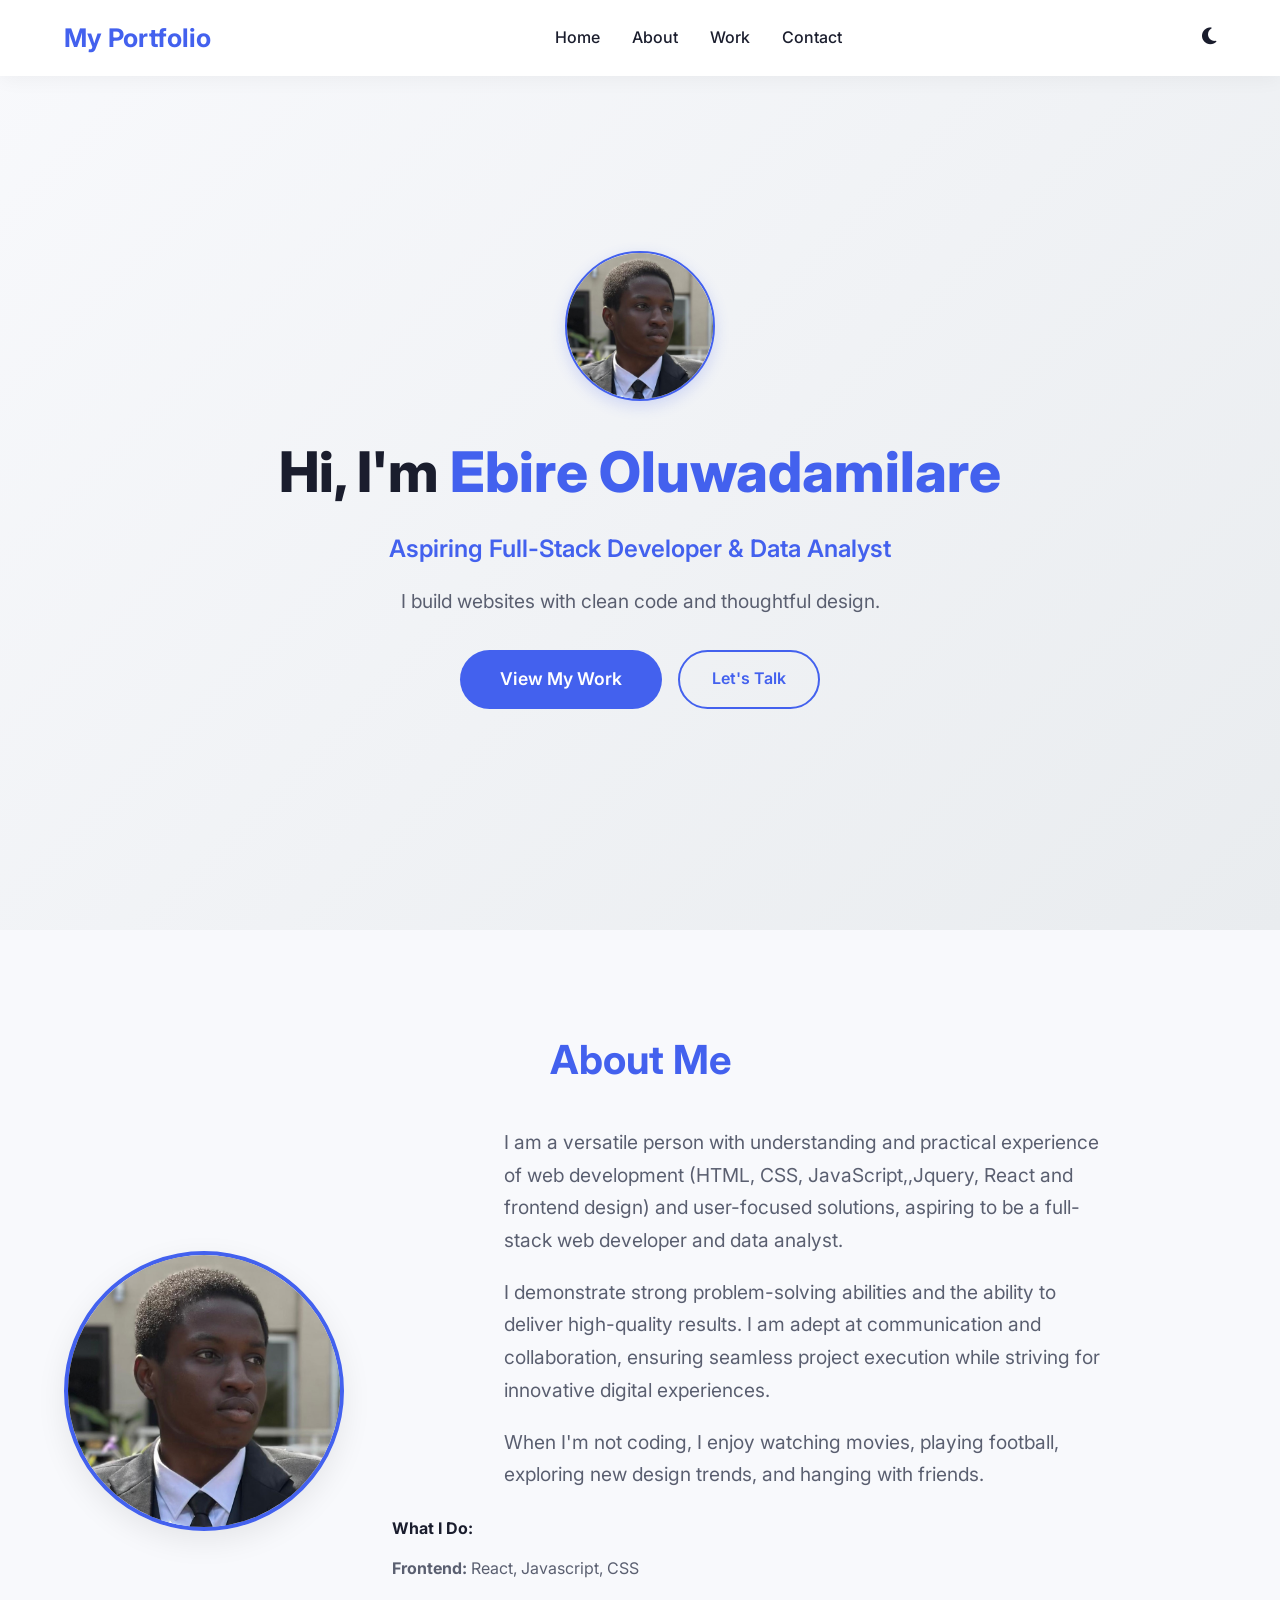
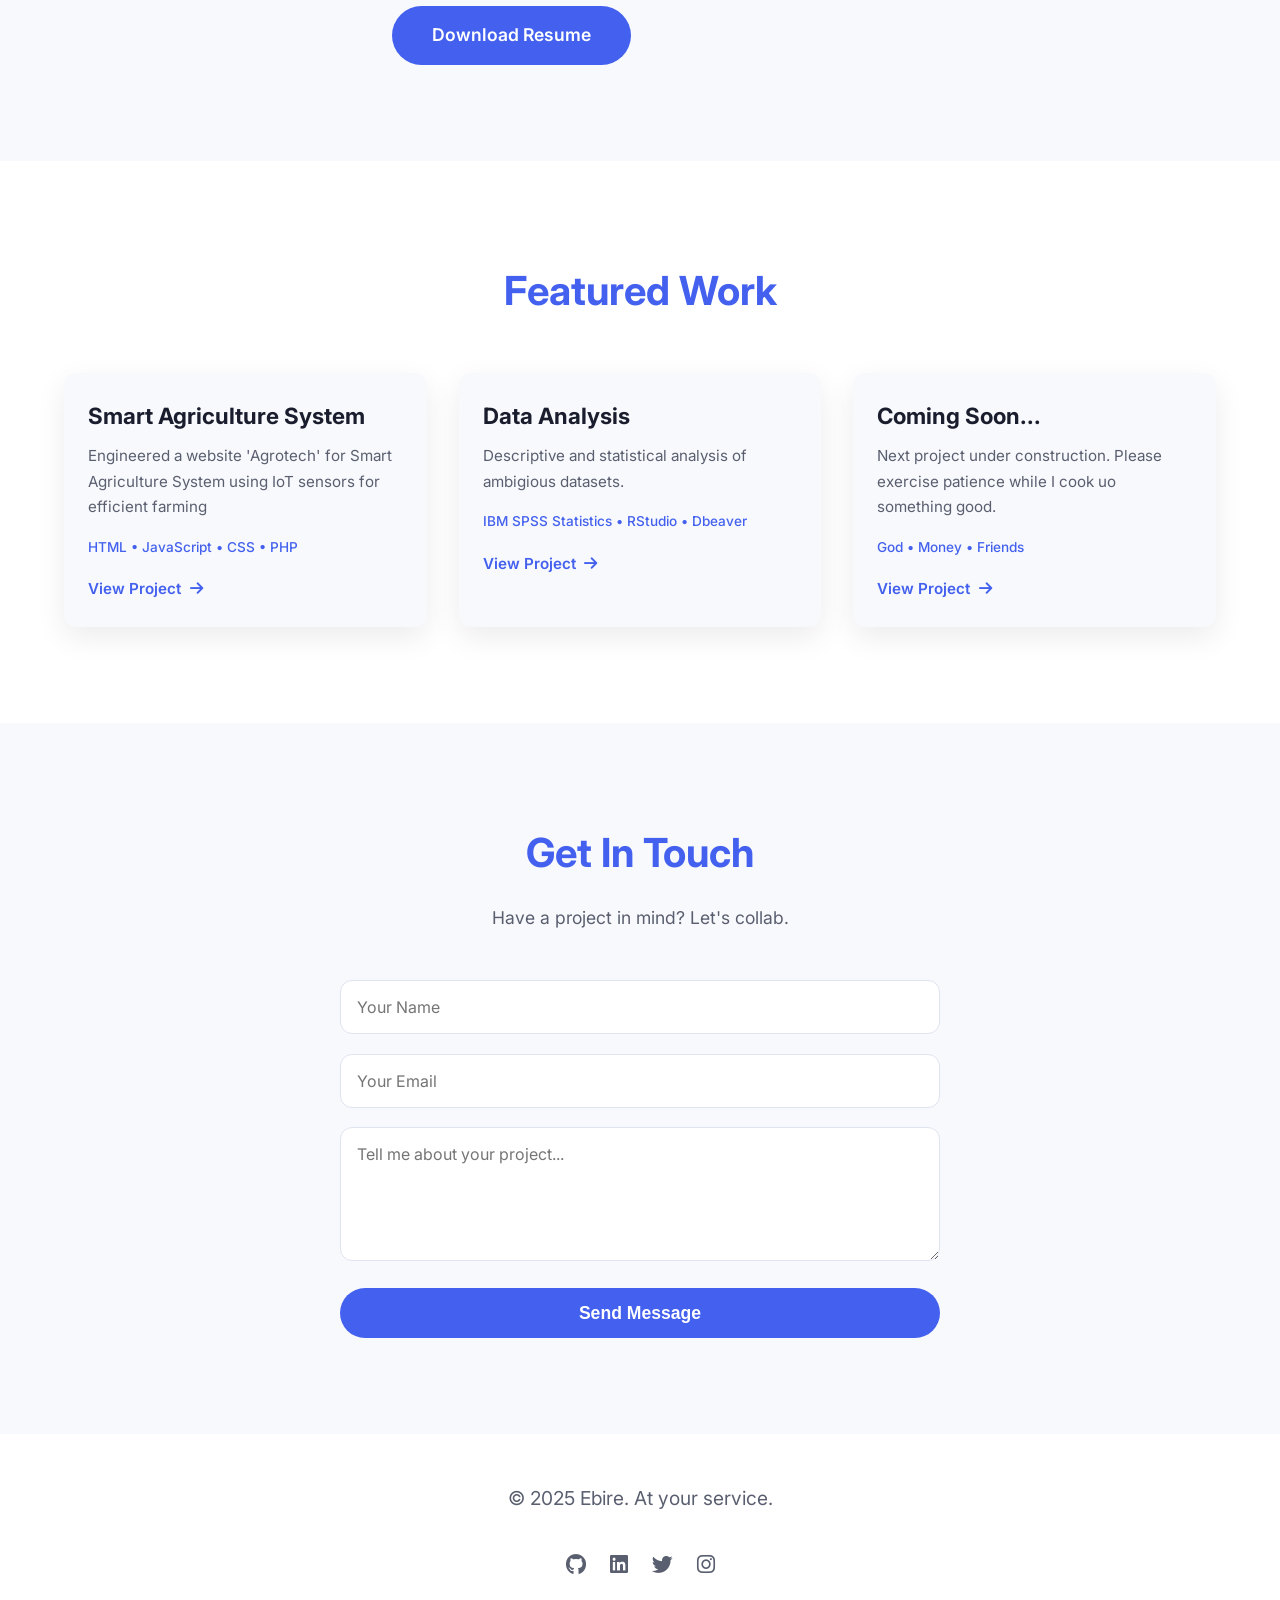
==== index.html @ a15b56ac "Add files via upload" ====
<!DOCTYPE html>
<html lang="en">

<head>
    <meta charset="UTF-8" />
    <meta name="viewport" content="width=device-width, initial-scale=1.0" />
    <title>Portfolio</title>
    <link rel="stylesheet" href="style.css" />
    <link href="https://fonts.googleapis.com/css2?family=Inter:wght@300;400;500;600;700&display=swap" rel="stylesheet">
    <link rel="stylesheet" href="https://cdnjs.cloudflare.com/ajax/libs/font-awesome/6.4.0/css/all.min.css" />
    <link rel="icon" href="favicon.svg" type="image/svg+xml">
    <link rel="alternate icon" href="favicon.ico" type="image/x-icon">
    <link rel="apple-touch-icon" sizes="57x57" href="/apple-icon-57x57.png">
    <link rel="apple-touch-icon" sizes="60x60" href="/apple-icon-60x60.png">
    <link rel="apple-touch-icon" sizes="72x72" href="/apple-icon-72x72.png">
    <link rel="apple-touch-icon" sizes="76x76" href="/apple-icon-76x76.png">
    <link rel="apple-touch-icon" sizes="114x114" href="/apple-icon-114x114.png">
    <link rel="apple-touch-icon" sizes="120x120" href="/apple-icon-120x120.png">
    <link rel="apple-touch-icon" sizes="144x144" href="/apple-icon-144x144.png">
    <link rel="apple-touch-icon" sizes="152x152" href="/apple-icon-152x152.png">
    <link rel="apple-touch-icon" sizes="180x180" href="/apple-icon-180x180.png">
    <link rel="icon" type="image/png" sizes="192x192" href="/android-icon-192x192.png">
    <link rel="icon" type="image/png" sizes="32x32" href="/favicon-32x32.png">
    <link rel="icon" type="image/png" sizes="96x96" href="/favicon-96x96.png">
    <link rel="icon" type="image/png" sizes="16x16" href="/favicon-16x16.png">
    <link rel="manifest" href="/manifest.json">
    <meta name="msapplication-TileColor" content="#ffffff">
    <meta name="msapplication-TileImage" content="/ms-icon-144x144.png">
    <meta name="theme-color" content="#ffffff">
</head>

<body>
    <!-- Navigation -->
    <nav id="navbar">
        <div class="nav-container">
            <a href="#" class="logo">My Portfolio</a>
            <ul class="nav-links">
                <li><a href="#home">Home</a></li>
                <li><a href="#about">About</a></li>
                <li><a href="#projects">Work</a></li>
                <li><a href="#contact">Contact</a></li>
            </ul>
            <div class="tog-bug">
                <button id="theme-toggle" aria-label="Toggle dark mode">
                <i class="fas fa-moon"></i>
            </button>
            <div class="burger">
                <span></span>
                <span></span>
                <span></span>
            </div>
            </div>
        </div>
    </nav>

    <!-- Hero Section -->
    <!-- Hero Section -->
    <section id="home" class="hero">
        <div class="hero-content">
            <!-- Circular Profile Image -->
            <div class="profile-image-container">
                <img src="Oluwadamilare.jpg" alt="Your Name" class="profile-image" />
            </div>
            <!-- Text Content -->
            <h1>Hi, I'm <span>Ebire Oluwadamilare</span></h1>
            <p class="subtitle">Aspiring Full-Stack Developer & Data Analyst</p>
            <p class="description">
                I build websites with clean code and thoughtful design.
            </p>
            <div class="cta-buttons">
                <a href="#projects" class="btn primary">View My Work</a>
                <a href="#contact" class="btn secondary">Let's Talk</a>
            </div>
        </div>
    </section>

    <!-- About Section -->
    <section id="about" class="about">
        <div class="container">
            <h2 class="section-title">About Me</h2>
            <div class="about-content">
                <div class="about-img">
                    <img src="Oluwadamilare.jpg" alt="Your Name" />
                </div>
                <div class="about-text">
                    <p>
                        I am a versatile person with understanding and practical experience of web
                        development (HTML, CSS, JavaScript,,Jquery, React and frontend design) and user-focused
                        solutions, aspiring to be a full-stack web developer and data analyst.</p>
                    <p>I demonstrate strong problem-solving abilities and the ability to deliver high-quality results. I
                        am adept at communication and collaboration, ensuring seamless project execution while striving
                        for innovative digital experiences.</p>
                    <p>
                        When I'm not coding, I enjoy watching movies, playing football, exploring new design trends, and
                        hanging with friends.
                    </p>
                    <div class="skills">
                        <h4>What I Do:</h4>
                        <ul>
                            <li><strong>Frontend:</strong> React, Javascript, CSS</li>
                            <!-- <li><strong>Backend:</strong> Node.js, Express, Firebase</li>
                            <li><strong>Design:</strong> Figma, Adobe XD, Responsive UI</li> -->
                        </ul>
                    </div>
                    <a href="Curriculum Vitae (3).pdf" class="btn primary" target="_blank">Download Resume</a>
                </div>
            </div>
        </div>
    </section>

    <!-- Projects Section -->
    <section id="projects" class="projects">
        <div class="container">
            <h2 class="section-title">Featured Work</h2>
            <div class="projects-grid">
                <div class="project-card">
                    <div class="project-info">
                        <h3>Smart Agriculture System</h3>
                        <p>
                            Engineered a website 'Agrotech' for Smart Agriculture System using IoT sensors for efficient
                            farming
                        </p>
                        <div class="tech">HTML • JavaScript • CSS • PHP</div>
                        <a href="project.html" class="view-project">
                            View Project <i class="fas fa-arrow-right"></i>
                        </a>
                    </div>
                </div>

                <div class="project-card">
                    <div class="project-info">
                        <h3>Data Analysis</h3>
                        <p>
                            Descriptive and statistical analysis of ambigious datasets.
                        </p>
                        <div class="tech">IBM SPSS Statistics • RStudio • Dbeaver</div>
                        <a href="daproject.html" class="view-project">
                            View Project <i class="fas fa-arrow-right"></i>
                        </a>
                    </div>
                </div>

                <div class="project-card">
                    <div class="project-info">
                        <h3>Coming Soon...</h3>
                        <p>
                            Next project under construction. Please exercise patience while I cook uo something good.
                        </p>
                        <div class="tech">God • Money • Friends</div>
                        <a href="#" target="_blank" class="view-project">
                            View Project <i class="fas fa-arrow-right"></i>
                        </a>
                    </div>
                </div>
            </div>
        </div>
    </section>

    <!-- Contact Section -->
    <!-- Contact Section -->
    <section id="contact" class="contact">
        <div class="container">
            <h2 class="section-title">Get In Touch</h2>
            <p class="section-subtitle">
                Have a project in mind? Let's collab.
            </p>

            <!-- Contact Form -->
            <form id="contact-form" class="contact-form">
                <div class="form-group">
                    <input type="text" name="name" placeholder="Your Name" required />
                </div>
                <div class="form-group">
                    <input type="email" name="email" placeholder="Your Email" required />
                </div>
                <div class="form-group">
                    <textarea name="message" rows="5" placeholder="Tell me about your project..." required></textarea>
                </div>
                <button type="submit" class="btn primary large">Send Message</button>
            </form>

            <!-- Dedicated message container (won't be removed) -->
            <div id="form-message"></div>
        </div>
    </section>

    <!-- Footer -->
    <footer>
        <div class="container">
            <p>&copy; 2025 Ebire. At your service.</p>
            <div class="social-links">
                <a href="https://github.com/debire" aria-label="GitHub"><i class="fab fa-github"></i></a>
                <a href="https://www.linkedin.com/in/oluwadamilareebire" aria-label="LinkedIn"><i
                        class="fab fa-linkedin"></i></a>
                <a href="https://x.com/d_ebire" aria-label="Twitter"><i class="fab fa-twitter"></i></a>
                <a href="https://www.instagram.com/_debiree/" aria-label="Instagram"><i
                        class="fab fa-instagram"></i></a>
            </div>
        </div>
    </footer>

    <script src="script.js"></script>
</body>

</html>
---- style.css ----
/* Reset & Base */
* {
    margin: 0;
    padding: 0;
    box-sizing: border-box;
}

/* Profile Image Styling */
.profile-image-container {
    width: 150px;
    height: 150px;
    border-radius: 50%;
    overflow: hidden;
    margin: 0 auto 1.5rem auto;
    border: 2px solid var(--accent);
    box-shadow: 0 5px 15px rgba(67, 97, 238, 0.2);
    background: var(--bg-secondary);
}

.profile-image {
    width: 100%;
    height: 100%;
    object-fit: cover;
    display: block;
}



:root {
    --bg-primary: #f8f9fc;
    --bg-secondary: #ffffff;
    --text-primary: #1a1d2d;
    --text-secondary: #5a5f70;
    --accent: #4361ee;
    --accent-hover: #3a56d4;
    --border: #e0e3f0;
    --shadow: 0 10px 30px rgba(0, 0, 0, 0.08);
    --radius: 12px;
    --transition: all 0.3s ease;
    --hero-gradient-light: linear-gradient(135deg, #f8f9fc 0%, #e9ecef 100%);
    --hero-gradient-dark: linear-gradient(135deg, #1a1a2e 0%, #16213e 100%);
}

/* Dark Mode */
.dark-mode {
    --bg-primary: #121212;
    --bg-secondary: #1e1e1e;
    --text-primary: #e0e0e0;
    --text-secondary: #aaaaaa;
    --border: #333;
    --shadow: 0 10px 30px rgba(0, 0, 0, 0.2);
    --hero-gradient-dark: linear-gradient(135deg, #121220 0%, #1a1a35 100%);
}

body {
    padding-top: 30px;
    min-height: 100vh;
    font-family: 'Inter', system-ui, -apple-system, sans-serif;
    background-color: var(--bg-primary);
    color: var(--text-primary);
    line-height: 1.7;
    transition: var(--transition);
}

.container {
    max-width: 1200px;
    margin: 0 auto;
    padding: 0 1.5rem;
}

.section-title {
    font-size: 2.5rem;
    font-weight: 700;
    text-align: center;
    margin-bottom: 1rem;
    color: var(--accent);
}

.section-subtitle {
    text-align: center;
    max-width: 600px;
    margin: 0 auto 3rem;
    color: var(--text-secondary);
    font-size: 1.1rem;
}

/* Navbar */
#navbar {
    position: fixed;
    top: 0;
    width: 100%;
    background: var(--bg-secondary);
    backdrop-filter: blur(10px);
    -webkit-backdrop-filter: blur(10px);
    box-shadow: 0 2px 20px rgba(0, 0, 0, 0.05);
    z-index: 1000;
    transition: var(--transition);
}

.nav-container {
    max-width: 1200px;
    margin: 0 auto;
    padding: 1rem 1.5rem;
    display: flex;
    justify-content: space-between;
    align-items: center;
}

.logo {
    font-size: 1.6rem;
    font-weight: 700;
    color: var(--accent);
    text-decoration: none;
}

.nav-links {
  display: flex;
  list-style: none;
  margin: 0;
  padding: 0;
  gap: 2rem;
}

.nav-links.active {
    display: flex;
}

.nav-links a {
  text-decoration: none;
  color: var(--text-primary);
  font-weight: 500;
  font-size: 1rem;
  transition: color 0.3s ease;
}

.nav-links a:hover {
  color: var(--accent);
}

#theme-toggle {
    background: none;
    border: none;
    color: var(--text-primary);
    font-size: 1.2rem;
    cursor: pointer;
    margin-left: 1rem;
}

.burger {
    display: none;
    flex-direction: column;
    cursor: pointer;
    z-index: 1001;
    width: 22px;
    /* Reduced width */
}

.burger span {
    width: 100%;
    height: 3px;
    background: var(--text-primary);
    /* Uses current theme's text color */
    margin: 4px 0;
    border-radius: 3px;
    transition: all 0.3s ease;
    /* Smooth animation for color & transform */
}

/* Hero Section */
.hero {
    height: 100vh;
    display: flex;
    align-items: center;
    justify-content: center;
    text-align: center;
    padding: 0 1rem;
    box-sizing: border-box;

    /* Dynamic background */
    background: var(--hero-gradient-light);
    color: var(--text-primary);
    transition: background 0.5s ease;
    /* Smooth transition */
}

.dark-mode .hero {
    background: var(--hero-gradient-dark);
    --hero-gradient-dark: linear-gradient(135deg, #120029 0%, #2a1045 100%);
}

.hero-content {
    max-width: 800px;
}

.hero-content h1 {
    font-size: 3.5rem;
    margin-bottom: 0.5rem;
    font-weight: 800;
}

.hero-content h1 span {
    color: var(--accent);
    position: relative;
}

.hero-content .subtitle {
    font-size: 1.5rem;
    color: var(--accent);
    margin-bottom: 1rem;
    font-weight: 600;
}

.hero-content .description {
    font-size: 1.2rem;
    color: var(--text-secondary);
    margin-bottom: 2rem;
    max-width: 600px;
    margin-left: auto;
    margin-right: auto;
}

.cta-buttons {
    display: flex;
    gap: 1rem;
    justify-content: center;
    flex-wrap: wrap;
}

/* Buttons */
.btn {
    padding: 0.8rem 2rem;
    border-radius: 50px;
    font-weight: 600;
    text-decoration: none;
    transition: var(--transition);
    display: inline-block;
    border: none;
    cursor: pointer;
    font-size: 1rem;
}

.btn.primary {
    background: var(--accent);
    color: white;
}

.btn.primary:hover {
    background: var(--accent-hover);
    transform: translateY(-3px);
    box-shadow: var(--shadow);
}

.btn.secondary {
    background: transparent;
    color: var(--accent);
    border: 2px solid var(--accent);
}

.btn.secondary:hover {
    background: rgba(67, 97, 238, 0.1);
}

.btn.large {
    padding: 1rem 2.5rem;
    font-size: 1.1rem;
}

/* About Section */
.about {
    padding: 6rem 0;
}

.about-content {
    display: flex;
    flex-wrap: wrap;
    gap: 3rem;
    align-items: center;
    margin-top: 2rem;
}

.about-img img {
    width: 280px;
    height: 280px;
    border-radius: 50%;
    object-fit: cover;
    border: 4px solid var(--accent);
    box-shadow: var(--shadow);
}

.about-text {
    flex: 1;
    min-width: 300px;
}

.about-text p {
    margin-bottom: 1.2rem;
    color: var(--text-secondary);
}

.skills {
    margin: 1.5rem 0;
}

.skills h4 {
    margin-bottom: 0.8rem;
    color: var(--text-primary);
}

.skills ul {
    list-style: none;
}

.skills li {
    margin-bottom: 0.5rem;
    color: var(--text-secondary);
}

/* Projects Section */
.projects {
    padding: 6rem 0;
    background: var(--bg-secondary);
}

.projects-grid {
    display: grid;
    grid-template-columns: repeat(auto-fit, minmax(320px, 1fr));
    gap: 2rem;
    margin-top: 3rem;
}

.project-card {
    background: var(--bg-primary);
    border-radius: var(--radius);
    overflow: hidden;
    box-shadow: var(--shadow);
    transition: var(--transition);
}

.project-card:hover {
    transform: translateY(-10px);
    box-shadow: 0 20px 40px rgba(0, 0, 0, 0.12);
}

.project-img img {
    width: 100%;
    height: 200px;
    object-fit: cover;
}

.project-info {
    padding: 1.5rem;
}

.project-info h3 {
    font-size: 1.4rem;
    margin-bottom: 0.5rem;
    color: var(--text-primary);
}

.project-info p {
    color: var(--text-secondary);
    margin-bottom: 1rem;
    font-size: 0.95rem;
}

.tech {
    font-size: 0.85rem;
    color: var(--accent);
    font-weight: 500;
    margin-bottom: 1rem;
    display: block;
}

.view-project {
    color: var(--accent);
    text-decoration: none;
    font-weight: 600;
    font-size: 0.95rem;
}

.view-project i {
    margin-left: 0.3rem;
    transition: var(--transition);
}

.view-project:hover i {
    transform: translateX(3px);
}

/* Contact Section */
.contact {
    padding: 6rem 0;
}

.contact-form {
    max-width: 600px;
    margin: 0 auto;
    display: flex;
    flex-direction: column;
    gap: 1.2rem;
}

.form-group input,
.form-group textarea {
    width: 100%;
    padding: 1rem;
    border: 1px solid var(--border);
    border-radius: var(--radius);
    background: var(--bg-secondary);
    color: var(--text-primary);
    font-family: inherit;
    font-size: 1rem;
    transition: var(--transition);
}

.form-group input:focus,
.form-group textarea:focus {
    outline: none;
    border-color: var(--accent);
    box-shadow: 0 0 0 3px rgba(67, 97, 238, 0.2);
}

/* Footer */
footer {
    text-align: center;
    padding: 3rem 1.5rem;
    background: var(--bg-secondary);
    color: var(--text-secondary);
    font-size: 0.95rem;
}

.social-links {
    margin-top: 1rem;
    display: flex;
    justify-content: center;
    gap: 1.5rem;
}

.social-links a {
    color: var(--text-secondary);
    font-size: 1.3rem;
    transition: var(--transition);
}

.social-links a:hover {
    color: var(--accent);
    transform: translateY(-2px);
}

.profile-image-container {
    opacity: 0;
    transform: translateY(20px);
    animation: fadeUp 1s ease forwards;
}

.hero-content h1,
.subtitle,
.description,
.cta-buttons {
    opacity: 0;
    transform: translateY(20px);
    animation: fadeUp 1s ease forwards;
}

.hero-content h1 {
    animation-delay: 0.2s;
}

.subtitle {
    animation-delay: 0.4s;
}

.description {
    animation-delay: 0.6s;
}

.cta-buttons {
    animation-delay: 0.8s;
}

.project-container {
    padding: 4rem 1.5rem;
    max-width: 1200px;
    margin: 0 auto;
}

.project-header {
    text-align: center;
    margin-bottom: 3rem;
}

.project-header h1 {
    font-size: 2.8rem;
    color: var(--accent);
    margin-bottom: 0.5rem;
}

.project-header p {
    color: var(--text-secondary);
    font-size: 1.1rem;
    max-width: 700px;
    margin: 0 auto;
}

.screenshots {
    display: grid;
    grid-template-columns: repeat(auto-fit, minmax(300px, 1fr));
    gap: 1.5rem;
    margin-top: 2rem;
}

.screenshot-card {
    border-radius: var(--radius);
    overflow: hidden;
    box-shadow: var(--shadow);
    transition: transform 0.3s ease;
}

.screenshot-card:hover {
    transform: translateY(-5px);
}

.screenshot-card img {
    width: 100%;
    height: auto;
    display: block;
}

.caption {
    background: var(--bg-secondary);
    color: var(--text-primary);
    padding: 0.8rem;
    font-size: 0.95rem;
    text-align: center;
    border-top: 1px solid var(--border);
}

.back-link {
    display: inline-block;
    margin: 1rem 0 2rem;
    color: var(--accent);
    text-decoration: none;
    font-weight: 500;
}

.back-link i {
    margin-right: 0.5rem;
}

.thanks-container {
    min-height: 80vh;
    display: flex;
    flex-direction: column;
    align-items: center;
    justify-content: center;
    text-align: center;
    padding: 2rem 1rem;
}

.icon {
    font-size: 5rem;
    color: var(--accent);
    margin-bottom: 1.5rem;
}

h1 {
    font-size: 2.8rem;
    margin-bottom: 1rem;
    color: var(--text-primary);
}

p {
    font-size: 1.2rem;
    color: var(--text-secondary);
    max-width: 600px;
    margin: 0 auto 2rem;
}

.btn.primary {
    font-size: 1.1rem;
    padding: 0.9rem 2.5rem;
}

#form-status {
    display: none;
    /* Initially hidden */
    text-align: center;
    margin-top: 1rem;
}


@keyframes fadeUp {
    to {
        opacity: 1;
        transform: translateY(0);
    }
}

/* Responsive */
@media (max-width: 768px) {
    .about-img{
        display: none;
    }
    .nav-links {
        display: none;
        list-style: none;
        flex-direction: column;
        background: var(--bg-secondary);
        position: absolute;
        top: 70px;
        left: 0;
        gap: 1rem;
        right: 0;
        margin: 0;
        padding: 1rem 0;
        box-shadow: 0 10px 30px rgba(0, 0, 0, 0.1);
        z-index: 1000;
    }

    .nav-links li {
        list-style: none;
        text-align: center;
    }

    .nav-links a {
        display: block;
        padding: 0.8rem 1rem;
        color: var(--text-primary);
        text-decoration: none;
        font-weight: 500;
        transition: color 0.3s;
    }

    .tog-bug{
        display: flex;
        flex-direction: row;
        align-items: center;
        justify-content: center;
        gap: 1.5rem;
    }
    .nav-links a:hover {
        color: var(--accent);
    }

    .nav-links.active {
        display: flex;
    }

    .nav-container {
        gap: 1rem;
        /* Reduce space between items */
        flex-wrap: nowrap;
    }

    .burger {
        display: flex;
        width: 22px;
    }

    .hero-content h1 {
        font-size: 2.8rem;
    }

    .section-title {
        font-size: 2.2rem;
    }

    .cta-buttons {
        flex-direction: column;
        gap: 0.8rem;
    }

    #theme-toggle {
        margin-left: 0.5rem;
        /* Was probably 1rem or more */
    }
}

/* Improve spacing on mobile */
@media (max-width: 768px) {
    .profile-image-container {
        width: 120px;
        height: 120px;
        margin-bottom: 1rem;
    }

    .hero-content h1 {
        font-size: 2.5rem;
    }

    .subtitle {
        font-size: 1.3rem;
    }
}
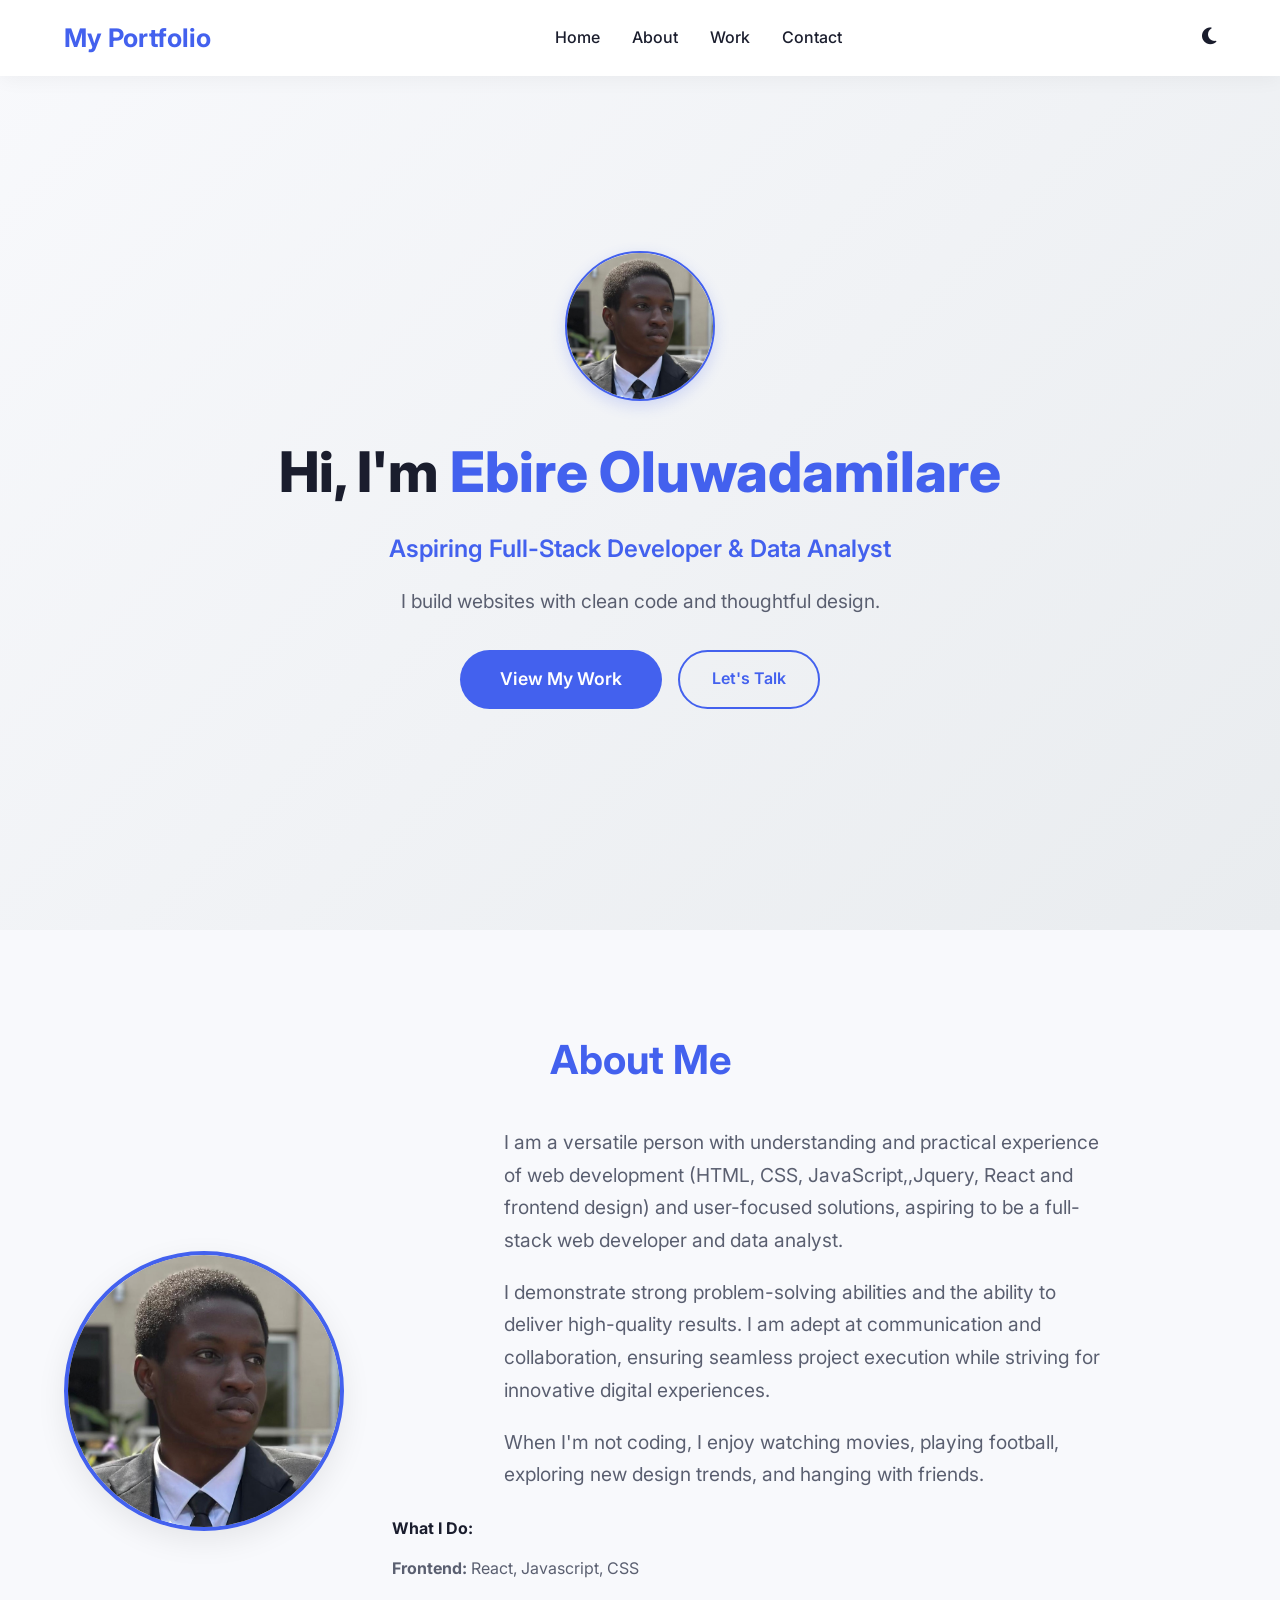
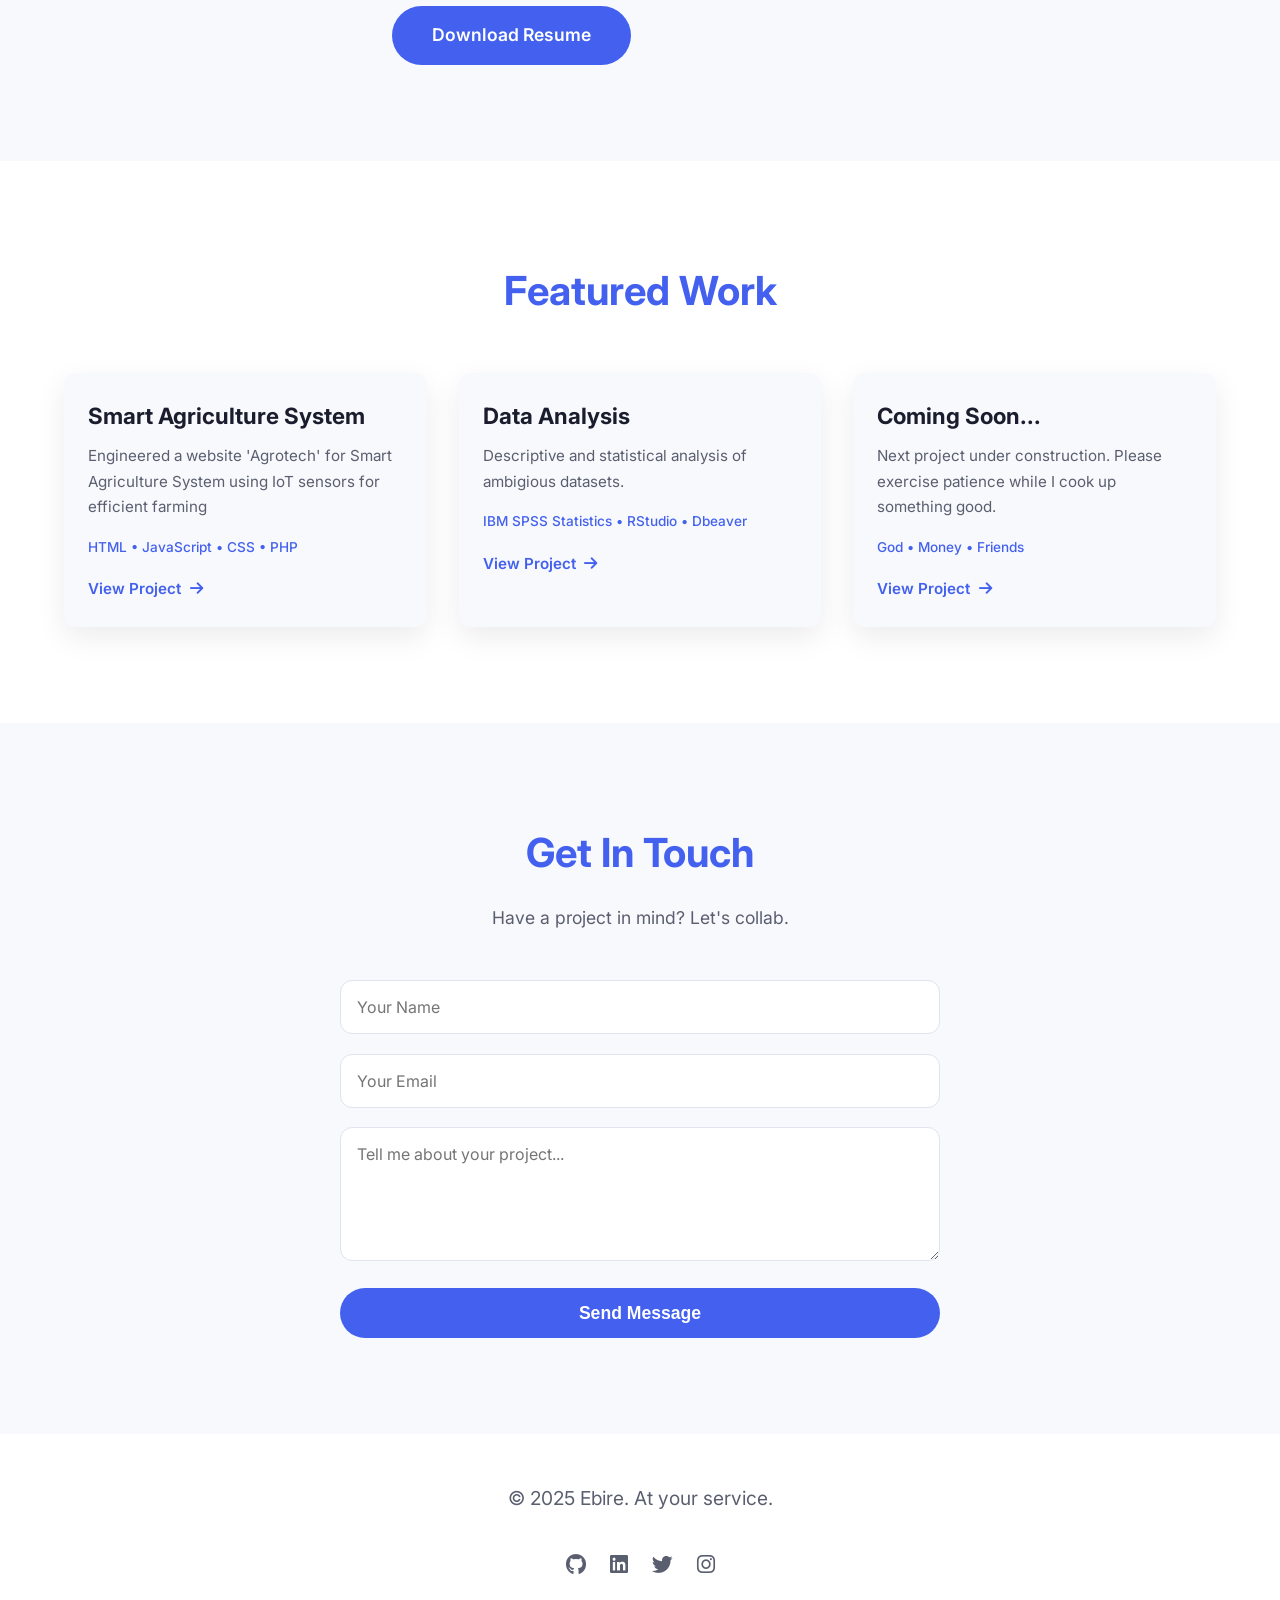
==== commit 0ec1c4f5: "Update index.html" ====
--- a/index.html
+++ b/index.html
@@ -144,7 +144,7 @@
                     <div class="project-info">
                         <h3>Coming Soon...</h3>
                         <p>
-                            Next project under construction. Please exercise patience while I cook uo something good.
+                            Next project under construction. Please exercise patience while I cook up something good.
                         </p>
                         <div class="tech">God • Money • Friends</div>
                         <a href="#" target="_blank" class="view-project">
@@ -202,4 +202,5 @@
     <script src="script.js"></script>
 </body>
 
-</html>+
+</html>
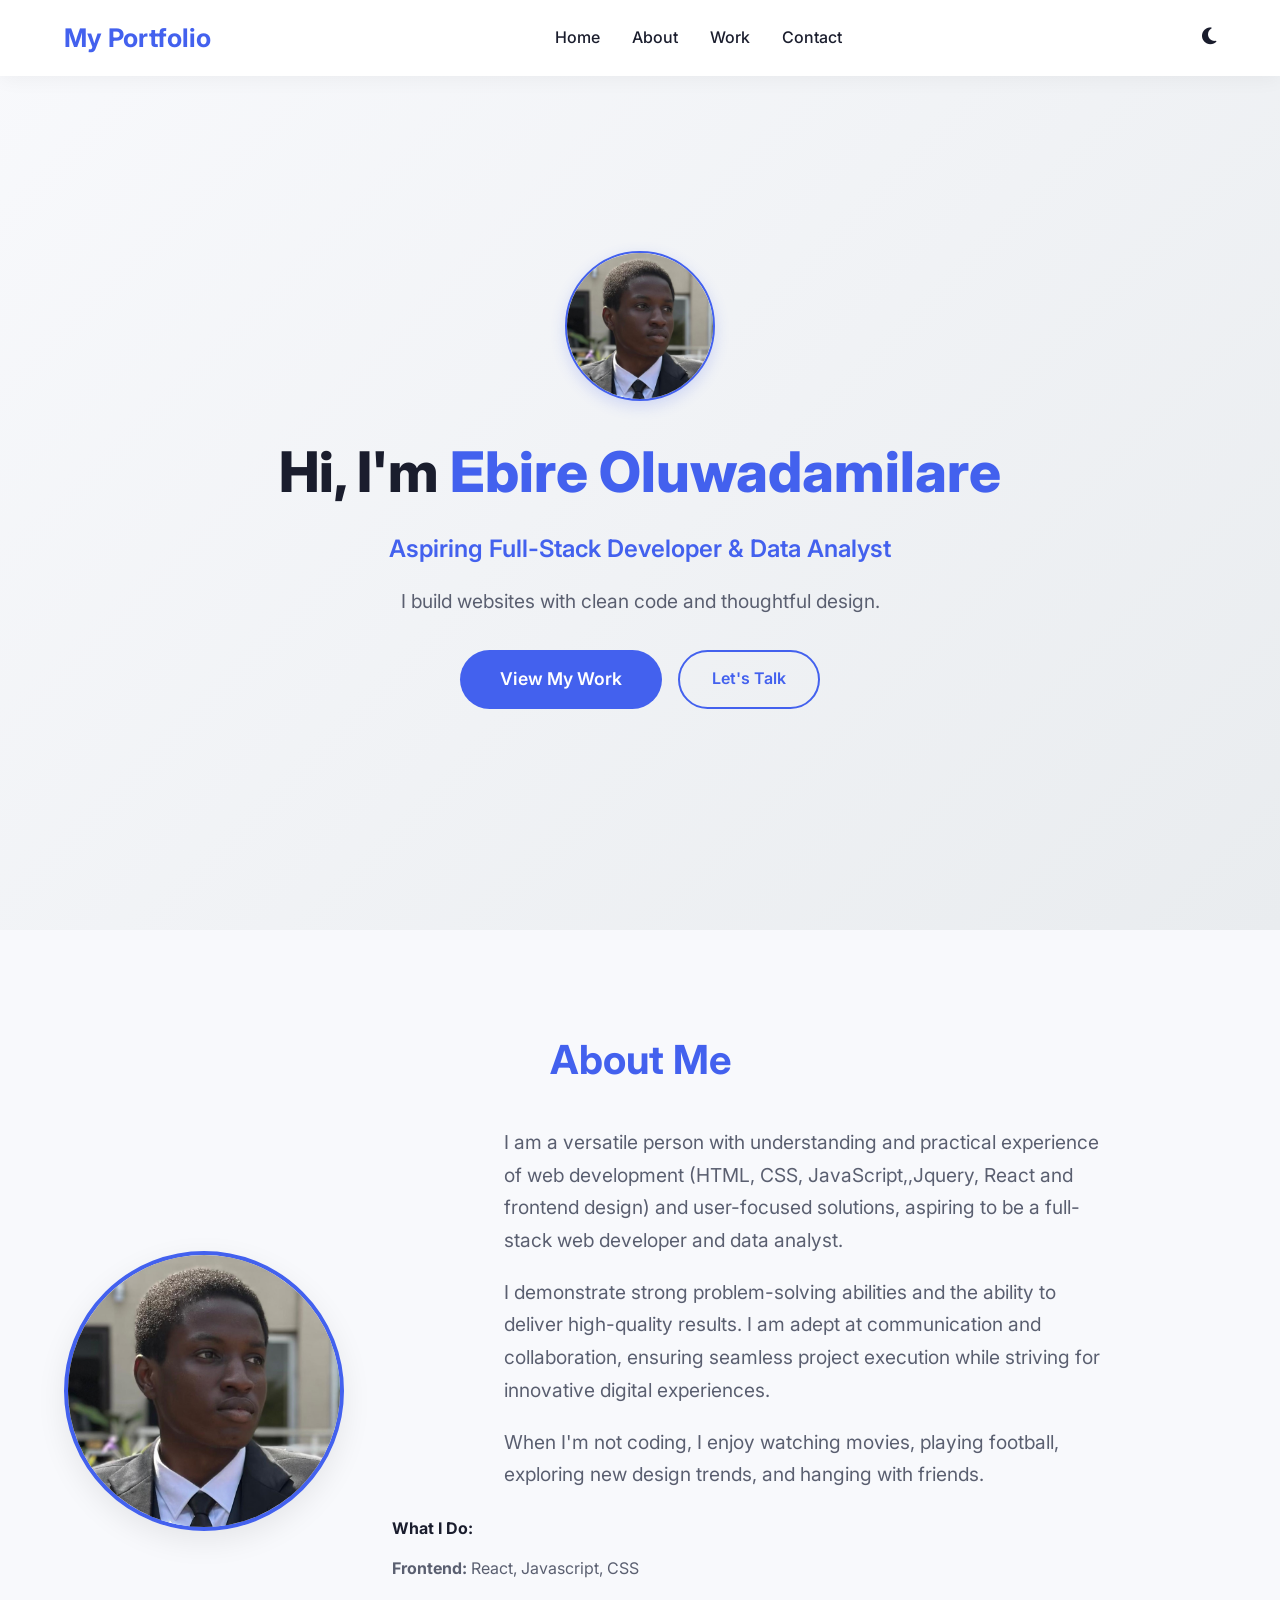
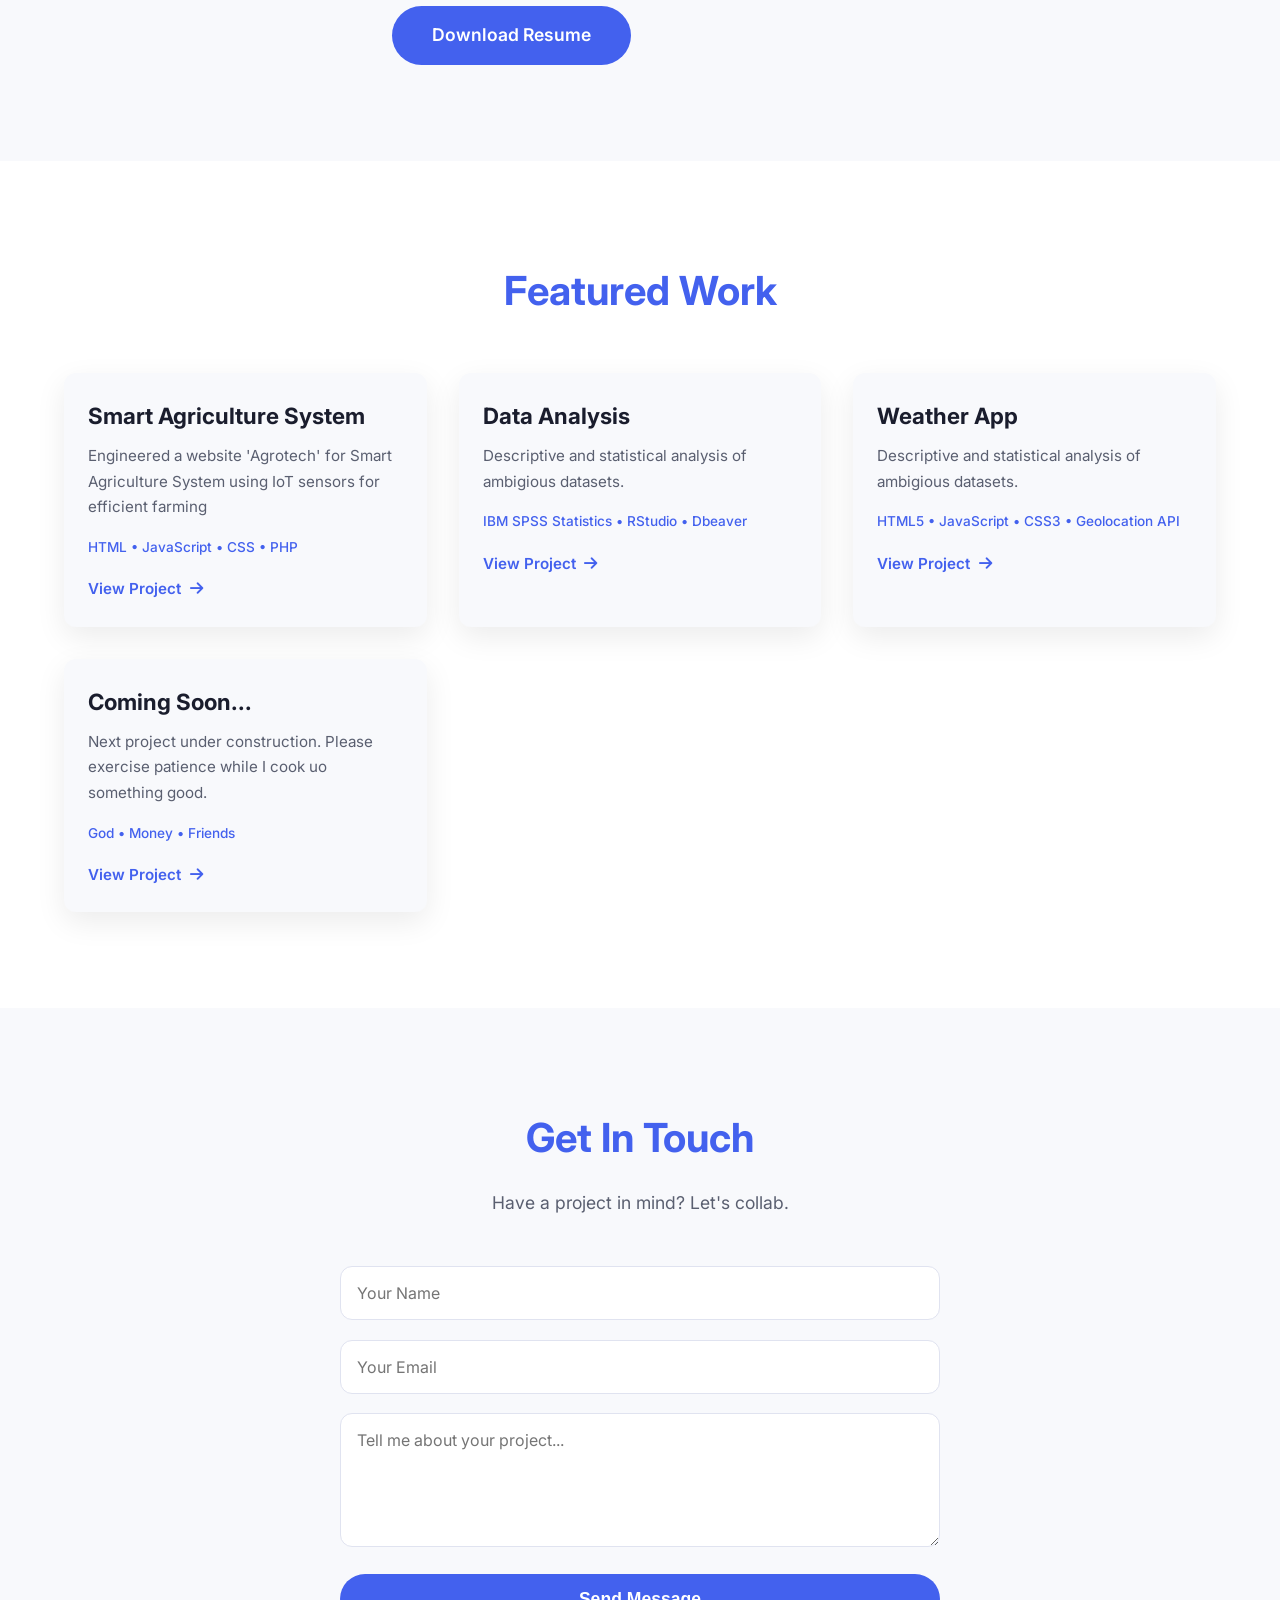
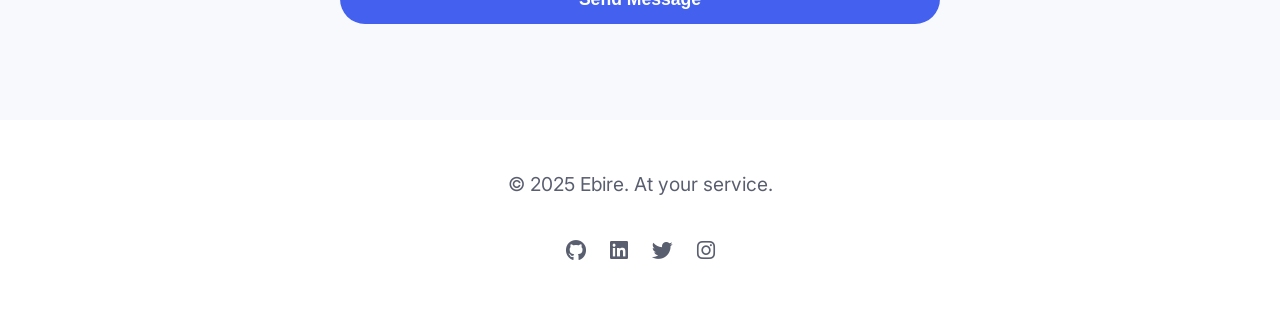
==== commit bed14bec: "Update index.html" ====
--- a/index.html
+++ b/index.html
@@ -54,14 +54,11 @@
     </nav>
 
     <!-- Hero Section -->
-    <!-- Hero Section -->
     <section id="home" class="hero">
         <div class="hero-content">
-            <!-- Circular Profile Image -->
             <div class="profile-image-container">
                 <img src="Oluwadamilare.jpg" alt="Your Name" class="profile-image" />
             </div>
-            <!-- Text Content -->
             <h1>Hi, I'm <span>Ebire Oluwadamilare</span></h1>
             <p class="subtitle">Aspiring Full-Stack Developer & Data Analyst</p>
             <p class="description">
@@ -98,8 +95,6 @@
                         <h4>What I Do:</h4>
                         <ul>
                             <li><strong>Frontend:</strong> React, Javascript, CSS</li>
-                            <!-- <li><strong>Backend:</strong> Node.js, Express, Firebase</li>
-                            <li><strong>Design:</strong> Figma, Adobe XD, Responsive UI</li> -->
                         </ul>
                     </div>
                     <a href="Curriculum Vitae (3).pdf" class="btn primary" target="_blank">Download Resume</a>
@@ -142,9 +137,21 @@
 
                 <div class="project-card">
                     <div class="project-info">
+                        <h3>Weather App</h3>
+                        <p>
+                            Descriptive and statistical analysis of ambigious datasets.
+                        </p>
+                        <div class="tech">HTML5 • JavaScript • CSS3 • Geolocation API</div>
+                        <a href="waproject.html" class="view-project">
+                            View Project <i class="fas fa-arrow-right"></i>
+                        </a>
+                    </div>
+                </div>
+                <div class="project-card">
+                    <div class="project-info">
                         <h3>Coming Soon...</h3>
                         <p>
-                            Next project under construction. Please exercise patience while I cook up something good.
+                            Next project under construction. Please exercise patience while I cook uo something good.
                         </p>
                         <div class="tech">God • Money • Friends</div>
                         <a href="#" target="_blank" class="view-project">
@@ -156,7 +163,6 @@
         </div>
     </section>
 
-    <!-- Contact Section -->
     <!-- Contact Section -->
     <section id="contact" class="contact">
         <div class="container">
@@ -164,8 +170,6 @@
             <p class="section-subtitle">
                 Have a project in mind? Let's collab.
             </p>
-
-            <!-- Contact Form -->
             <form id="contact-form" class="contact-form">
                 <div class="form-group">
                     <input type="text" name="name" placeholder="Your Name" required />
@@ -179,7 +183,6 @@
                 <button type="submit" class="btn primary large">Send Message</button>
             </form>
 
-            <!-- Dedicated message container (won't be removed) -->
             <div id="form-message"></div>
         </div>
     </section>
@@ -202,5 +205,4 @@
     <script src="script.js"></script>
 </body>
 
-
 </html>
--- a/style.css
+++ b/style.css
@@ -166,6 +166,47 @@
     /* Smooth animation for color & transform */
 }
 
+.github-rect-btn {
+  position: absolute;
+  top: 95px;           /* Below fixed navbar */
+  right: 20px;         /* Distance from right edge */
+  display: flex;
+  align-items: center;
+  gap: 0.6rem;
+  background: #4361ee; /* Your brand blue */
+  color: white !important;
+  padding: 0.7rem 1.2rem;
+  border-radius: 15px; /* Smooth rounded corners */
+  text-decoration: none;
+  font-weight: 500;
+  font-size: 0.95rem;
+  box-shadow: 0 4px 12px rgba(67, 97, 238, 0.2);
+  z-index: 1000;
+  transition: all 0.3s ease;
+}
+
+.github-rect-btn:hover {
+  background: #3a56d4;
+  transform: translateY(-3px);
+  box-shadow: 0 6px 16px rgba(67, 97, 238, 0.3);
+}
+
+.github-rect-btn i {
+  font-size: 1.1rem;
+}
+
+.github-rect-btn span {
+  white-space: nowrap;
+}
+
+/* Dark mode support */
+.dark-mode .github-rect-btn {
+  background: #5e72e4;
+}
+
+.dark-mode .github-rect-btn:hover {
+  background: #4b63dd;
+}
 /* Hero Section */
 .hero {
     height: 100vh;
@@ -674,10 +715,6 @@
         margin-left: 0.5rem;
         /* Was probably 1rem or more */
     }
-}
-
-/* Improve spacing on mobile */
-@media (max-width: 768px) {
     .profile-image-container {
         width: 120px;
         height: 120px;
@@ -691,4 +728,15 @@
     .subtitle {
         font-size: 1.3rem;
     }
-}+    .github-rect-btn {
+    top: 105px;
+    right: 10px;
+    font-size: 0.85rem;
+    padding: 0.5rem 0.6rem;
+    border-radius: 10px;
+  }
+
+  .github-rect-btn i {
+    font-size: 1rem;
+  }
+}
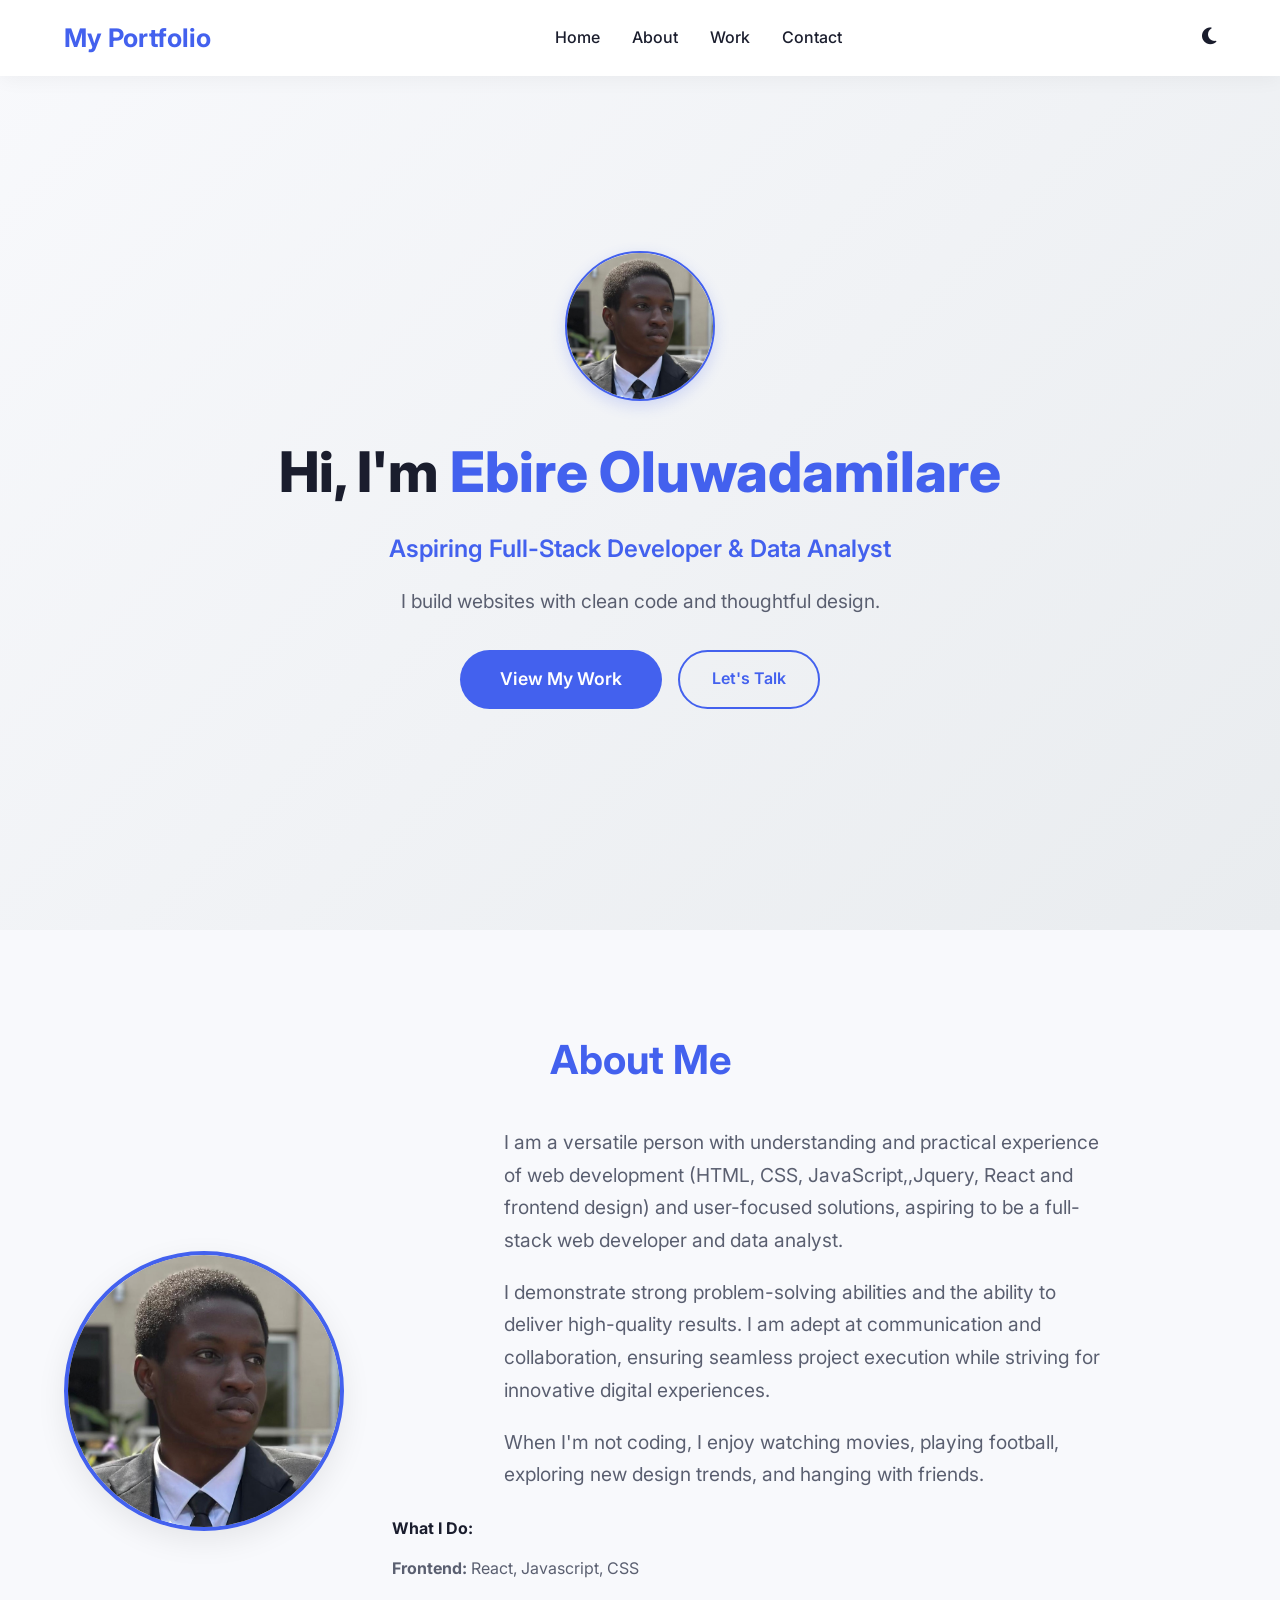
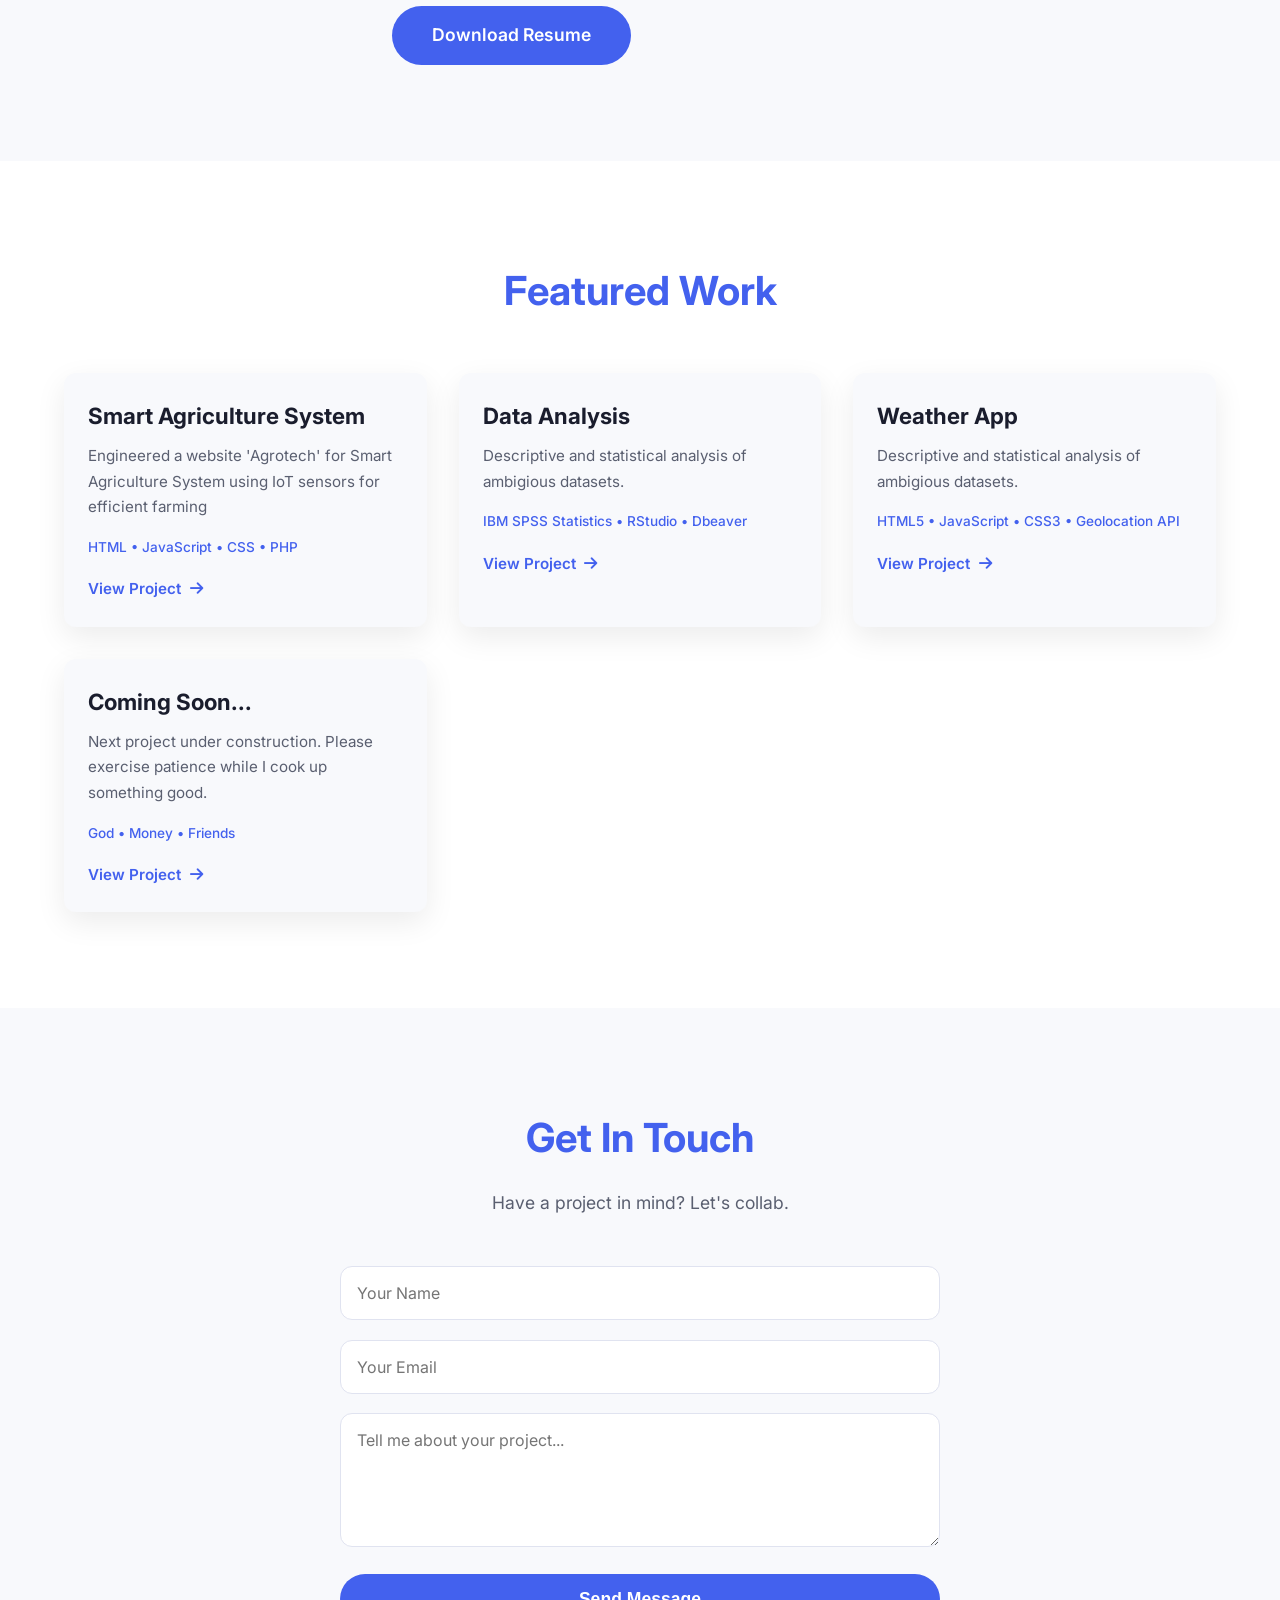
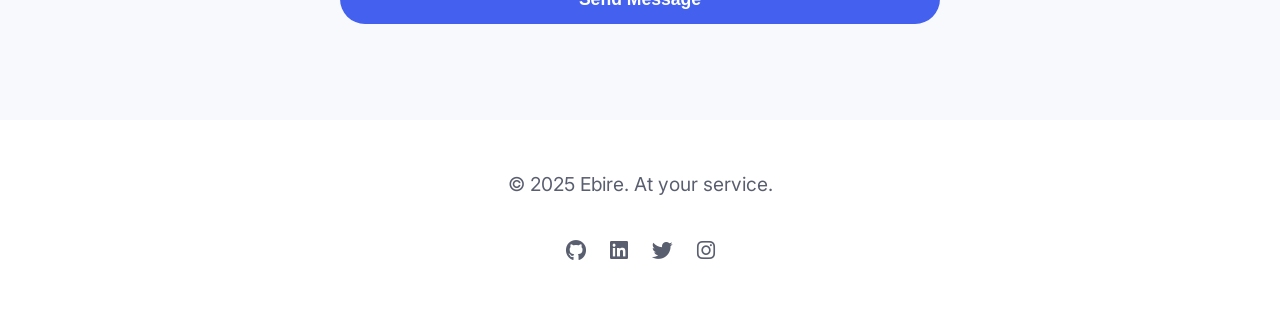
==== commit ecfe2d03: "Update index.html" ====
--- a/index.html
+++ b/index.html
@@ -97,7 +97,7 @@
                             <li><strong>Frontend:</strong> React, Javascript, CSS</li>
                         </ul>
                     </div>
-                    <a href="Curriculum Vitae (3).pdf" class="btn primary" target="_blank">Download Resume</a>
+                    <a href="Curriculum Vitae.pdf" class="btn primary" target="_blank">Download Resume</a>
                 </div>
             </div>
         </div>
@@ -151,7 +151,7 @@
                     <div class="project-info">
                         <h3>Coming Soon...</h3>
                         <p>
-                            Next project under construction. Please exercise patience while I cook uo something good.
+                            Next project under construction. Please exercise patience while I cook up something good.
                         </p>
                         <div class="tech">God • Money • Friends</div>
                         <a href="#" target="_blank" class="view-project">
@@ -206,3 +206,4 @@
 </body>
 
 </html>
+
--- a/style.css
+++ b/style.css
@@ -531,7 +531,7 @@
 }
 
 .project-header h1 {
-    font-size: 2.8rem;
+    font-size: 2.6rem;
     color: var(--accent);
     margin-bottom: 0.5rem;
 }
@@ -624,12 +624,51 @@
 
 #form-status {
     display: none;
-    /* Initially hidden */
     text-align: center;
     margin-top: 1rem;
 }
 
-
+/* Lightbox */
+.lightbox {
+  display: none;
+  position: fixed;
+  top: 0;
+  left: 0;
+  width: 100%;
+  height: 100%;
+  background-color: rgba(0, 0, 0, 0.9);
+  z-index: 1000;
+  justify-content: center;
+  align-items: center;
+  overflow: hidden;
+}
+
+.lightbox img {
+  max-width: 90%;
+  max-height: 90%;
+  border-radius: var(--radius);
+  box-shadow: 0 10px 30px rgba(0, 0, 0, 0.4);
+  transition: transform 0.3s ease;
+}
+
+.lightbox:hover img {
+  transform: scale(1.02);
+}
+
+.close {
+  position: absolute;
+  top: 20px;
+  right: 30px;
+  font-size: 3rem;
+  color: white;
+  cursor: pointer;
+  z-index: 1001;
+  transition: transform 0.3s ease;
+}
+
+.close:hover {
+  transform: scale(1.1);
+}
 @keyframes fadeUp {
     to {
         opacity: 1;
@@ -637,7 +676,6 @@
     }
 }
 
-/* Responsive */
 @media (max-width: 768px) {
     .about-img{
         display: none;
@@ -689,7 +727,6 @@
 
     .nav-container {
         gap: 1rem;
-        /* Reduce space between items */
         flex-wrap: nowrap;
     }
 
@@ -713,7 +750,6 @@
 
     #theme-toggle {
         margin-left: 0.5rem;
-        /* Was probably 1rem or more */
     }
     .profile-image-container {
         width: 120px;
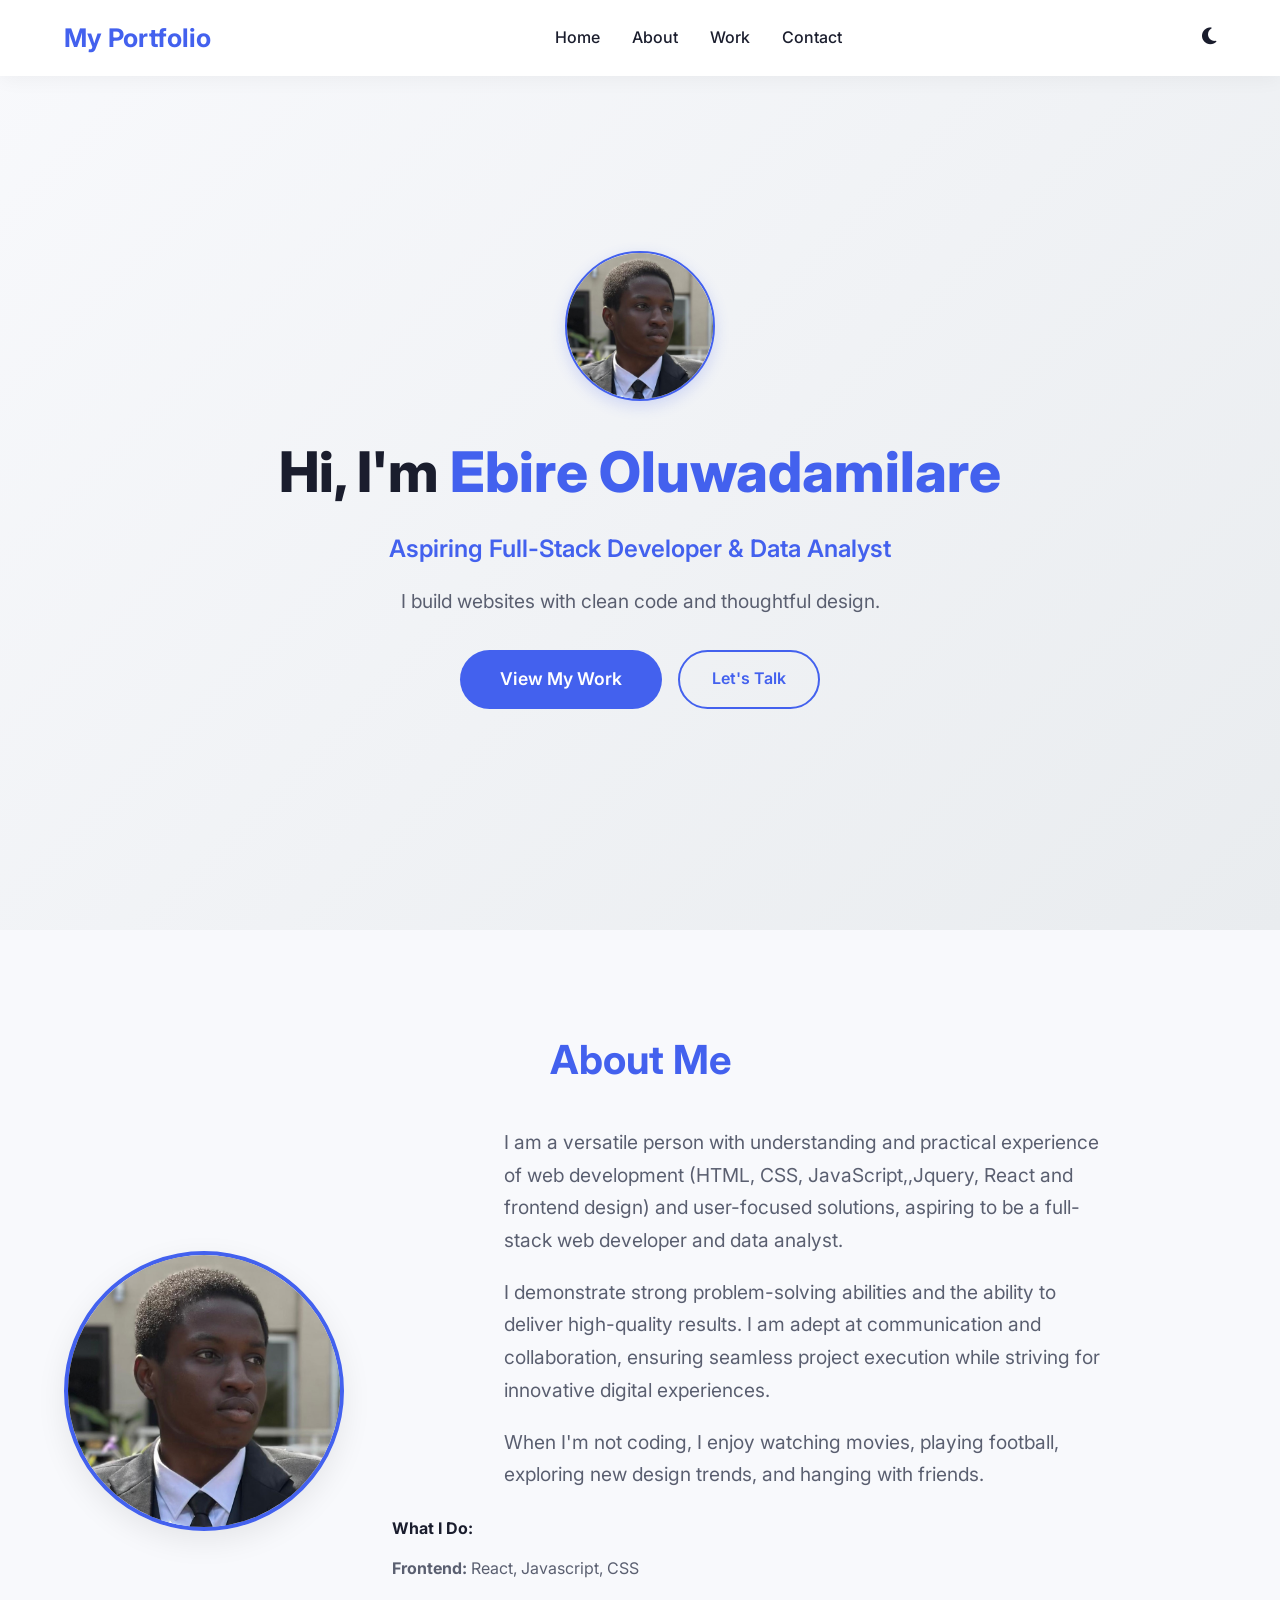
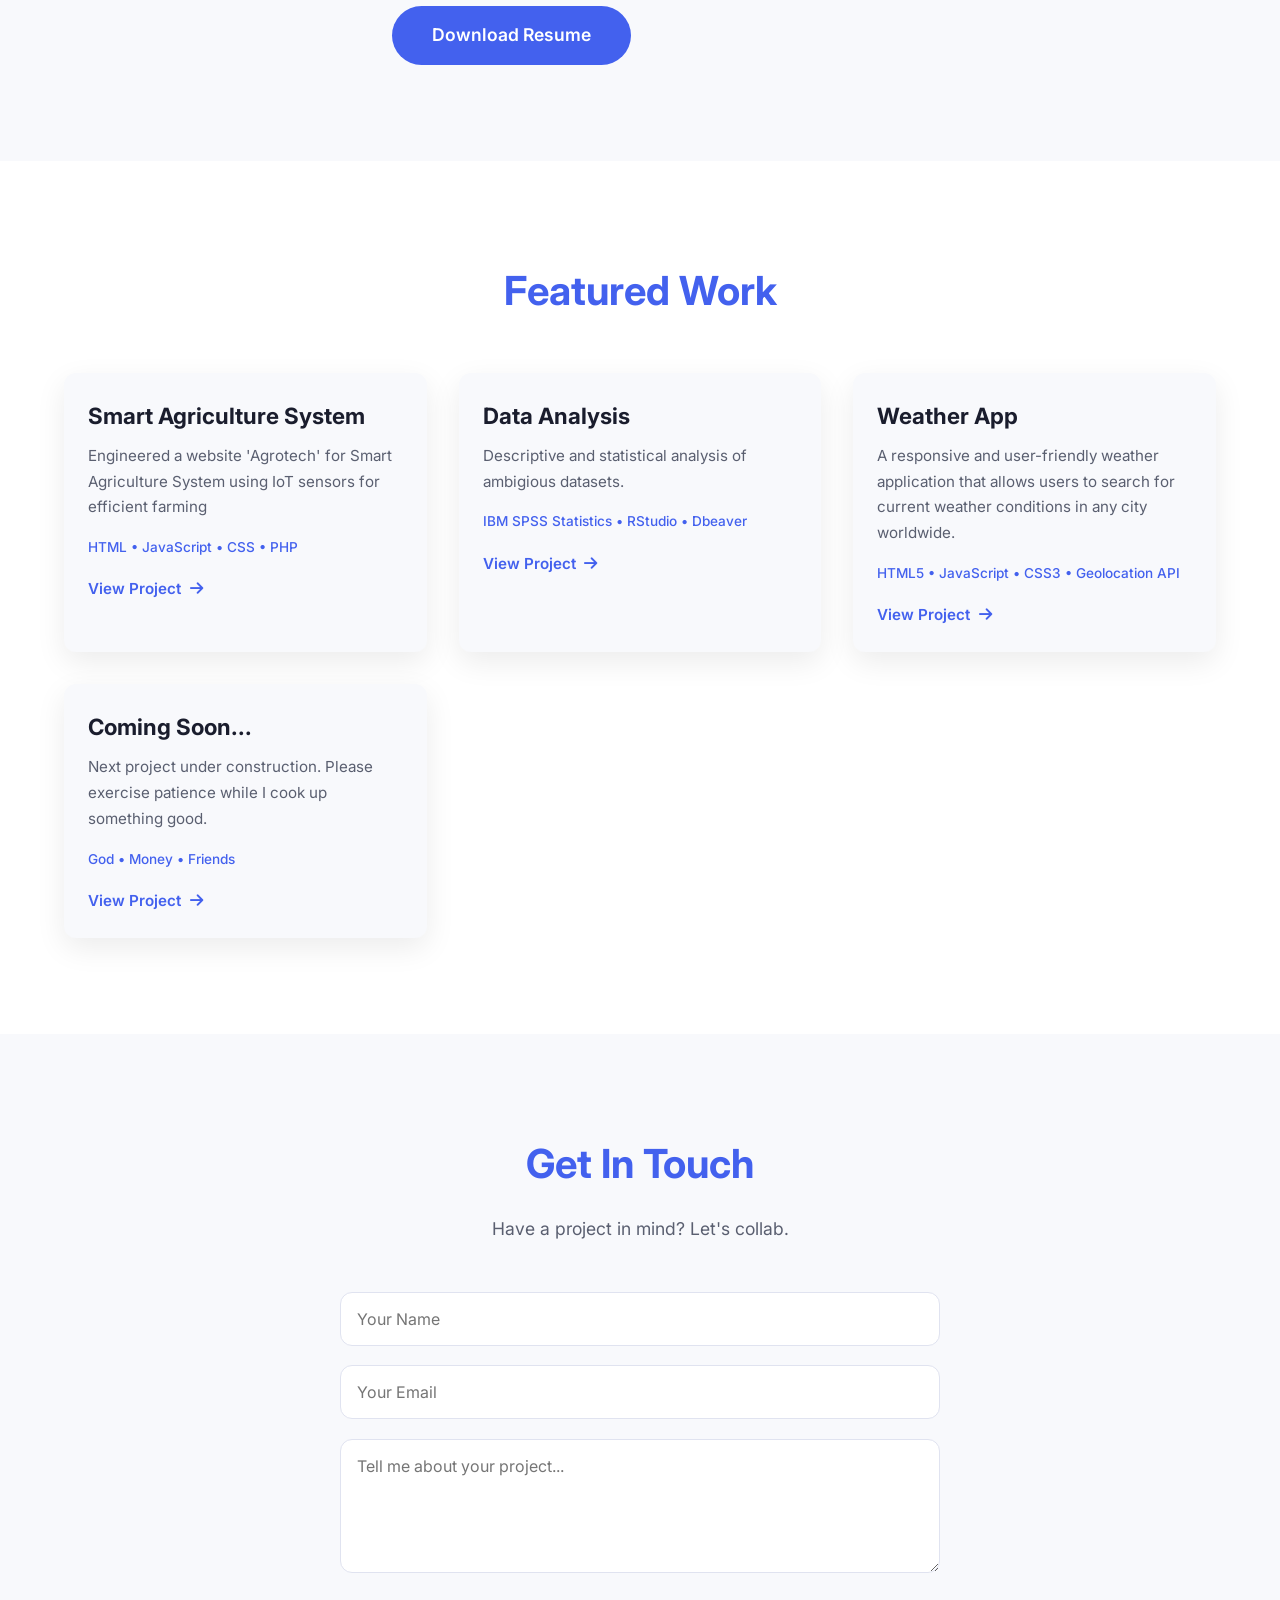
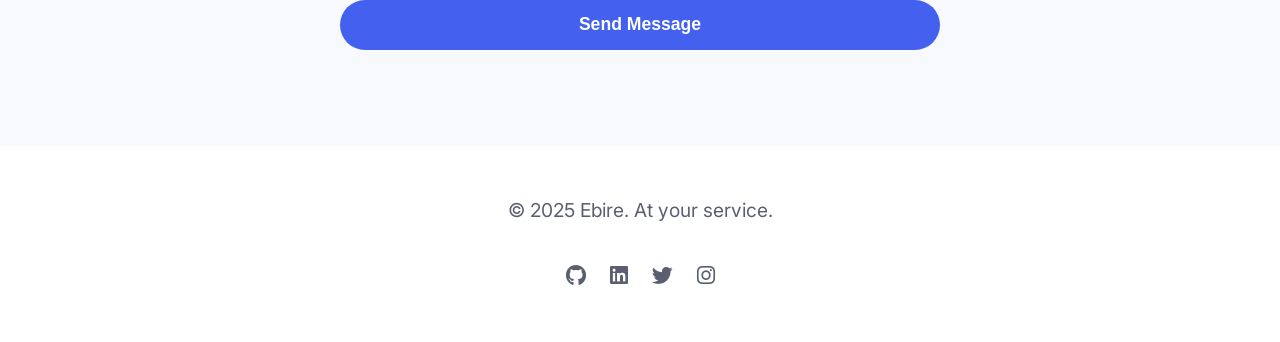
==== commit 0170ee8b: "Update index.html" ====
--- a/index.html
+++ b/index.html
@@ -139,7 +139,7 @@
                     <div class="project-info">
                         <h3>Weather App</h3>
                         <p>
-                            Descriptive and statistical analysis of ambigious datasets.
+                            A responsive and user-friendly weather application that allows users to search for current weather conditions in any city worldwide.
                         </p>
                         <div class="tech">HTML5 • JavaScript • CSS3 • Geolocation API</div>
                         <a href="waproject.html" class="view-project">
@@ -207,3 +207,4 @@
 
 </html>
 
+
